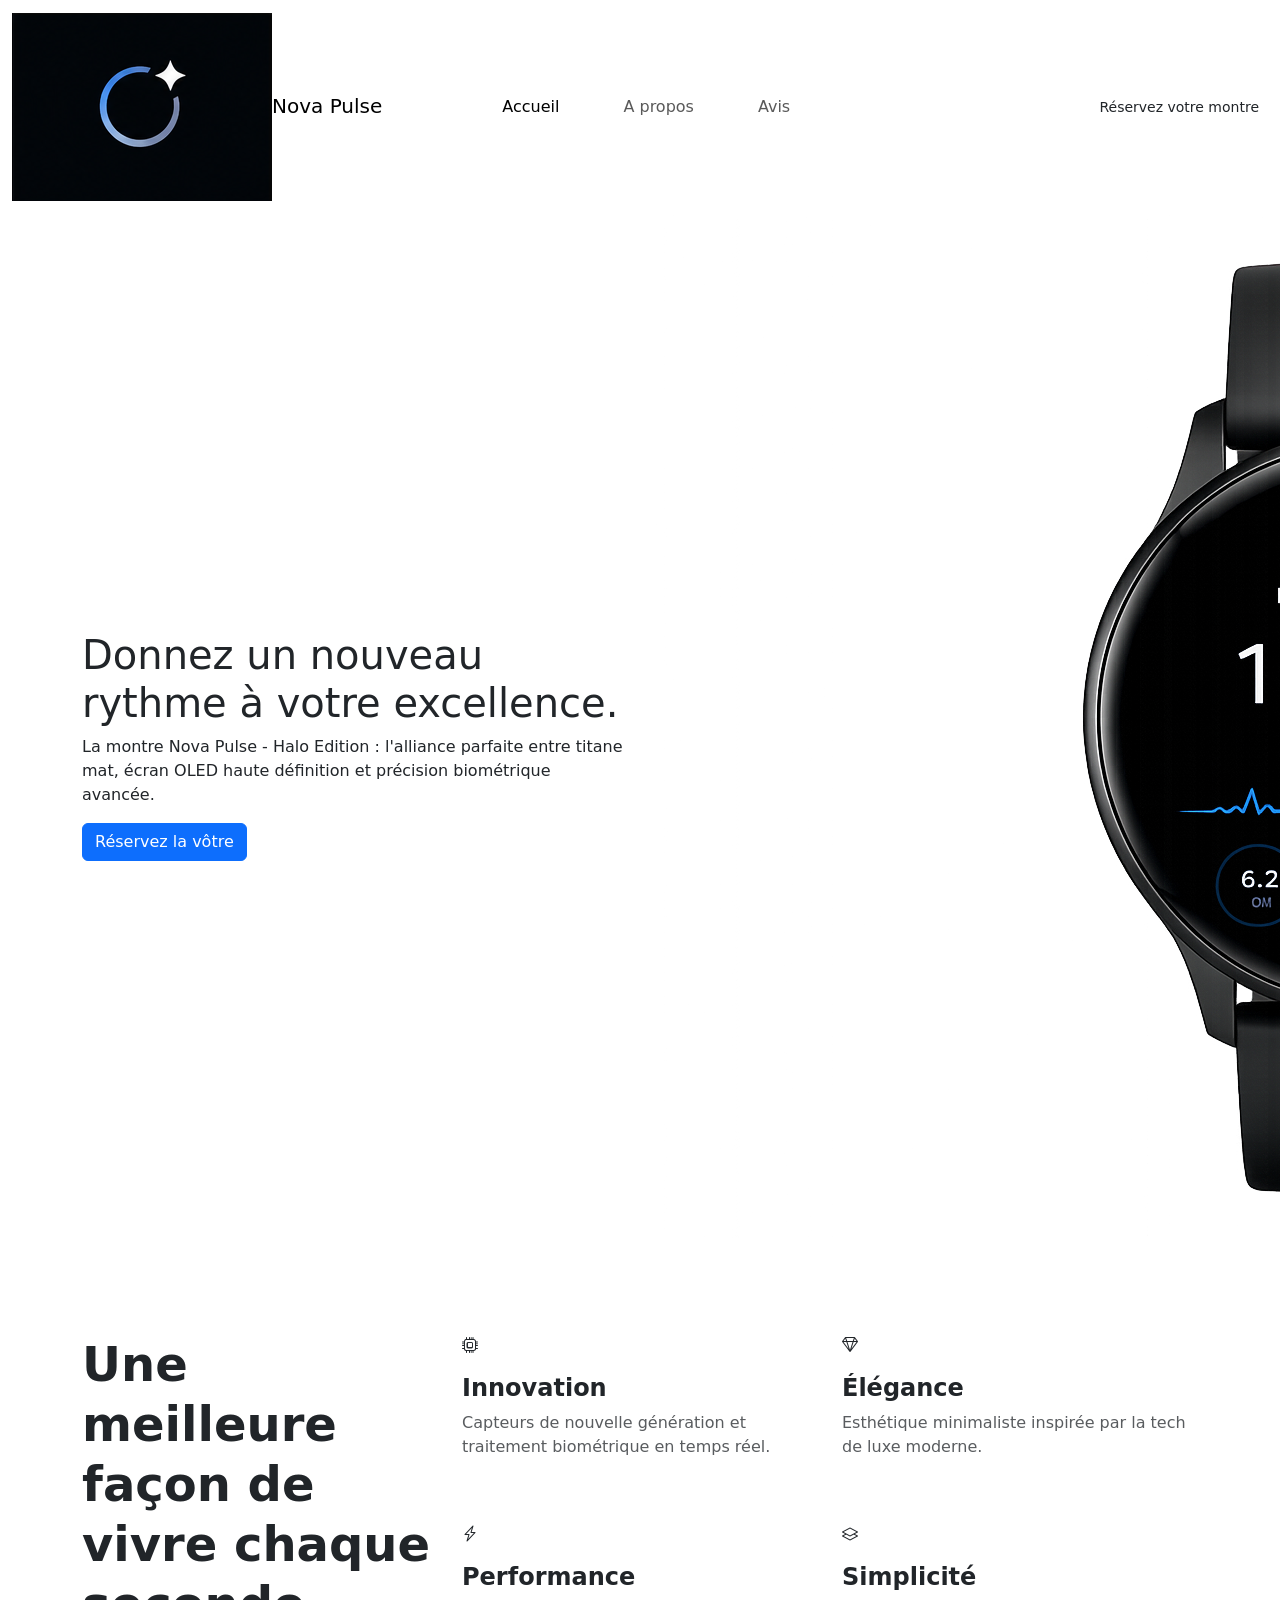
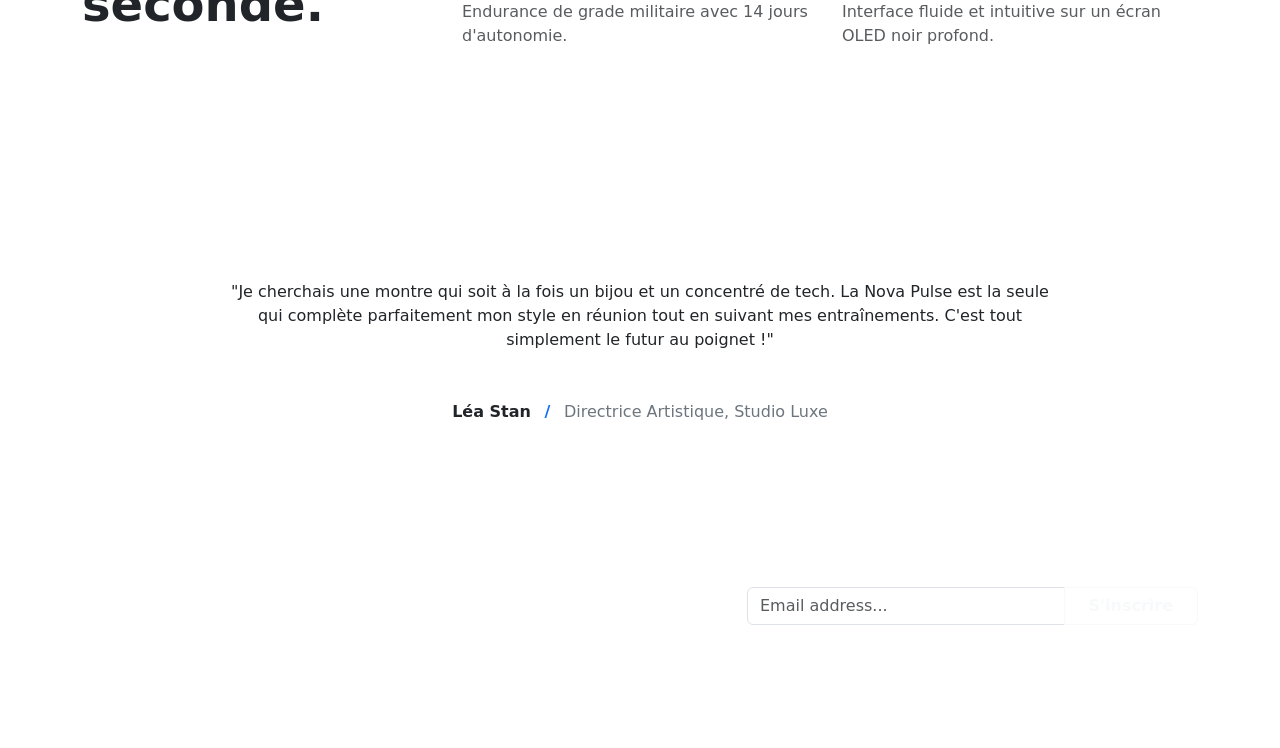
==== index.html @ 07aba3ac "Add files via upload" ====
<!DOCTYPE html>
<html lang="fr">
    <head>
        <meta charset="utf-8" />
        <meta name="viewport" content="width=device-width, initial-scale=1, shrink-to-fit=no" />
        <meta name="description" content="" />
        <meta name="author" content="" />
        <title>Nova Pulse</title>
        <link href="https://cdn.jsdelivr.net/npm/bootstrap@5.3.8/dist/css/bootstrap.min.css" rel="stylesheet" integrity="sha384-sRIl4kxILFvY47J16cr9ZwB07vP4J8+LH7qKQnuqkuIAvNWLzeN8tE5YBujZqJLB" crossorigin="anonymous">
        <link href="https://cdn.jsdelivr.net/npm/bootstrap-icons@1.5.0/font/bootstrap-icons.css" rel="stylesheet" />
        <script src="https://cdn.jsdelivr.net/npm/bootstrap@5.3.3/dist/js/bootstrap.bundle.min.js"></script>
        <link href="css/style.css" rel="stylesheet" />
    </head>
        <body>
            <nav class="navbar navbar-expand-lg">
                <div class="container-fluid">
                  <a class="navbar-brand pe-5" id="nav" href="index.html"><img src="assets/icône-logo.png" alt="" class="logo-icon">Nova Pulse</a>
                  <button class="navbar-toggler" type="button" data-bs-toggle="collapse" data-bs-target="#navbarNav" aria-controls="navbarNav" aria-expanded="false" aria-label="Toggle navigation">
                    <span class="navbar-toggler-icon"></span>
                  </button>
                  <div class="collapse navbar-collapse" id="navbarNav">
                    <ul class="navbar-nav ps-5">
                      <li class="nav-item pe-5">
                        <a class="nav-link active" aria-current="page" href="index.html">Accueil</a>
                      </li>
                      <li class="nav-item pe-5">
                        <a class="nav-link" href="#apropos">A propos</a>
                      </li>
                      <li class="nav-item pe-5">
                        <a class="nav-link" href="#avis">Avis</a>
                      </li>
                    </ul>
                    <a href="formulaire.html" class="btn btn-sm btn-style ms-auto">
                        Réservez votre montre
                    </a>
                  </div>
                </div>
              </nav>
            <section class="hero-section">
                <div class="container">
                    <div class="row align-items-center">
                        <div class="col-lg-6 mb-5 mb-lg-0">
                            <span class="badge mb-3">Édition Limitée</span>
                            <h1 class="headline">Donnez un nouveau rythme à votre excellence.</h1>
                            <p class="subtext">
                                La montre Nova Pulse - Halo Edition : l'alliance parfaite entre titane mat, écran OLED haute définition et précision biométrique avancée.
                            </p>
                            <a href="formulaire.html" class="btn btn-primary btn-reserve">Réservez la vôtre</a>
                        </div>
                        <div class="col-lg-6 text-center">
                            <img src="assets/montre-face-fond-transp.png" alt="Montre Nova Pulse" class="watch-img">
                        </div>
                    </div>
                </div>
            </section>
            <section class="avantage-section bg-white text-dark py-5" id="apropos">
                <div class="container py-5">
                    <div class="row align-items-start">
                        <div class="col-lg-4 mb-5 mb-lg-0">
                            <h2 class="display-5 fw-bold lh-sm">Une meilleure façon de vivre chaque seconde.</h2>
                        </div>
                        <div class="col-lg-8">
                            <div class="row g-4">
                                <div class="col-md-6 mb-4">
                                    <div class="icon-box mb-3">
                                        <i class="bi bi-cpu"></i> </div>
                                    <h4 class="fw-bold">Innovation</h4>
                                    <p class="text-muted">Capteurs de nouvelle génération et traitement biométrique en temps réel.</p>
                                </div>
                                <div class="col-md-6 mb-4">
                                    <div class="icon-box mb-3">
                                        <i class="bi bi-gem"></i>
                                    </div>
                                    <h4 class="fw-bold">Élégance</h4>
                                    <p class="text-muted">Esthétique minimaliste inspirée par la tech de luxe moderne.</p>
                                </div>
                                <div class="col-md-6 mb-4">
                                    <div class="icon-box mb-3">
                                        <i class="bi bi-lightning-charge"></i>
                                    </div>
                                    <h4 class="fw-bold">Performance</h4>
                                    <p class="text-muted">Endurance de grade militaire avec 14 jours d'autonomie.</p>
                                </div>
            
                                <div class="col-md-6 mb-4">
                                    <div class="icon-box mb-3">
                                        <i class="bi bi-layers"></i>
                                    </div>
                                    <h4 class="fw-bold">Simplicité</h4>
                                    <p class="text-muted">Interface fluide et intuitive sur un écran OLED noir profond.</p>
                                </div>
                            </div>
                        </div>
                    </div>
                </div>
            </section>
            <section class="avis-section text-dark py-5" id="avis">
                <div class="container py-5">
                    <div class="row justify-content-center">
                        <div class="col-lg-9 text-center">
                            <blockquote class="avis-texte mb-5">
                                "Je cherchais une montre qui soit à la fois un bijou et un concentré de tech. La Nova Pulse est la seule qui complète parfaitement mon style en réunion tout en suivant mes entraînements. C'est tout simplement le futur au poignet !"
                            </blockquote>
                            <div class="d-flex align-items-center justify-content-center flex-column flex-md-row">
                                <p class="mb-0 fw-bold signature">
                                    Léa Stan <span class="text-primary mx-2">/</span> <span class="text-secondary fw-normal">Directrice Artistique, Studio Luxe</span>
                                </p>
                            </div>
                        </div>
                    </div>
                </div>
            </section>                
                            <section class="newsletter-section" id="contact">
                                <div class="container">
                                    <div class="row align-items-center py-5">
                                        <div class="col-lg-6 mb-4 mb-lg-0">
                                            <h2 class="fw-bold text-white mb-2">Le futur dans votre boîte mail.</h2>
                                            <p class="mb-0 text-white-50">Recevez les dernières mises à jour et les lancements de produits en exclusivité.</p>
                                        </div>
                                        <div class="col-lg-5 offset-lg-1">
                                            <form>
                                                <div class="input-group newsletter-group mb-2">
                                                    <input type="email" class="form-control" placeholder="Email address..." aria-label="Email address">
                                                    <button class="btn btn-outline-light px-4 fw-bold" type="button">S'inscrire</button>
                                                </div>
                                                <small class="text-white-50">
                                                    Nous nous soucions de la confidentialité et ne partagerons jamais vos données.
                                                </small>
                                            </form>
                                        </div>
                                    </div>
                                </div>
                            </section>
        </body>
        </html>
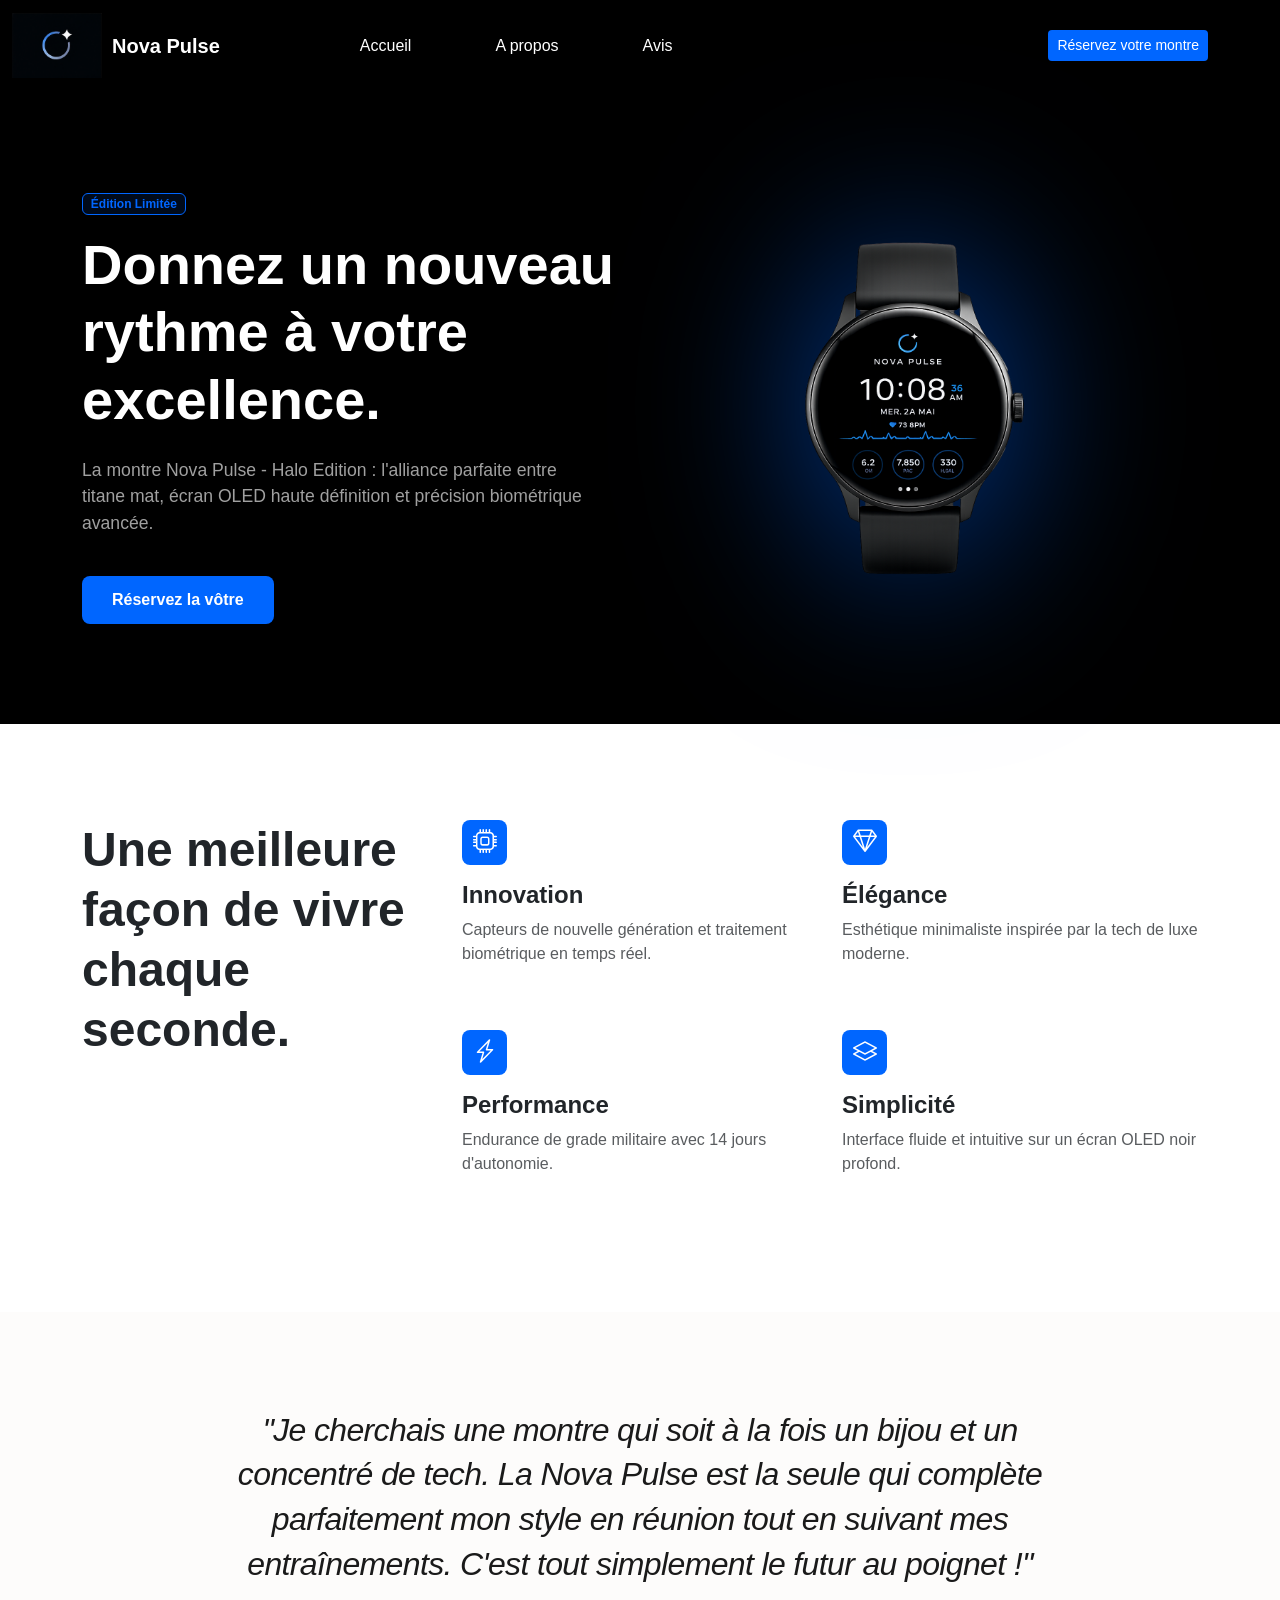
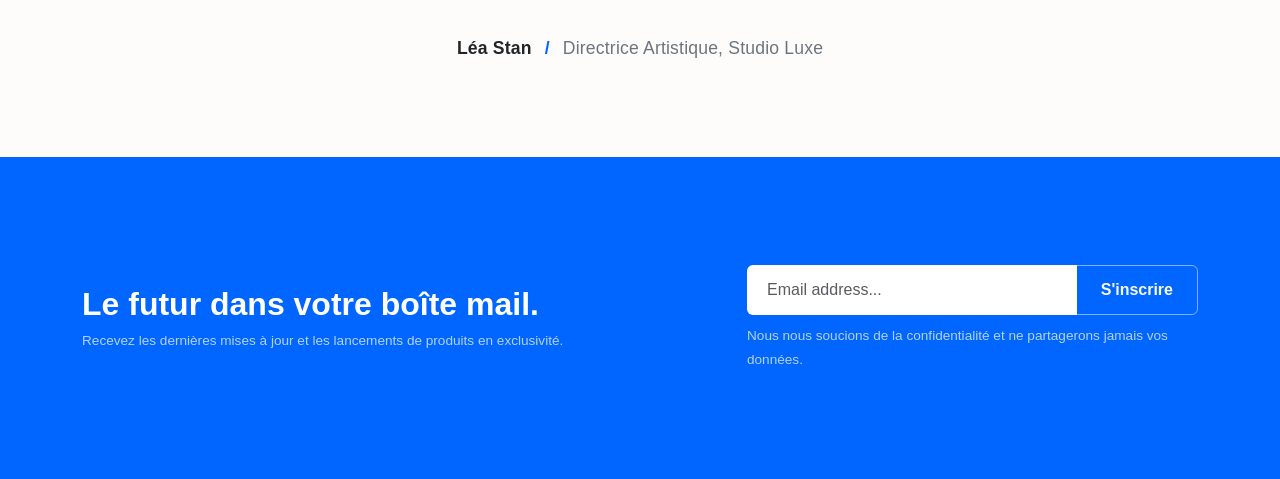
==== commit 617d809d: "Update index.html" ====
--- a/index.html
+++ b/index.html
@@ -9,7 +9,7 @@
         <link href="https://cdn.jsdelivr.net/npm/bootstrap@5.3.8/dist/css/bootstrap.min.css" rel="stylesheet" integrity="sha384-sRIl4kxILFvY47J16cr9ZwB07vP4J8+LH7qKQnuqkuIAvNWLzeN8tE5YBujZqJLB" crossorigin="anonymous">
         <link href="https://cdn.jsdelivr.net/npm/bootstrap-icons@1.5.0/font/bootstrap-icons.css" rel="stylesheet" />
         <script src="https://cdn.jsdelivr.net/npm/bootstrap@5.3.3/dist/js/bootstrap.bundle.min.js"></script>
-        <link href="css/style.css" rel="stylesheet" />
+        <link href="./style.css" rel="stylesheet" />
     </head>
         <body>
             <nav class="navbar navbar-expand-lg">
@@ -132,4 +132,4 @@
                                 </div>
                             </section>
         </body>
-        </html>+        </html>
--- a/style.css
+++ b/style.css
@@ -0,0 +1,192 @@
+body {
+    background-color: black; 
+    color: white;
+    font-family: 'Inter', sans-serif;
+}
+
+.navbar-brand {
+    font-weight: bold;
+    display: flex;
+    align-items: center;
+    background-color: rgb(0, 0, 0);
+    color:white; 
+}
+
+.navbar-brand:hover{
+    color:#0066FF;
+}
+
+.nav-link {
+    color: white !important;
+    margin-left: 20px;
+}
+
+.nav-link:hover {
+    color: #0066FF !important;
+}
+
+.btn-style{
+    background-color: #0066FF;
+    color: white;
+    transition: all 0.3s ease;
+    margin-right: 60px;
+}
+
+.btn-style:hover {
+    background-color: #0056b3;
+    color: white;
+}
+
+.logo-icon {
+    width: 90px;
+    height: auto;
+    margin-right: 10px;
+    position: relative;
+}
+
+.hero-section {
+    padding: 100px 0;
+}
+
+.headline {
+    font-size: 3.5rem;
+    font-weight: 800;
+    line-height: 1.2;
+    margin-bottom: 1.5rem;
+}
+
+.subtext {
+    color: #a0a0a0;
+    font-size: 1.1rem;
+    max-width: 500px;
+    margin-bottom: 2.5rem;
+}
+
+.btn-reserve {
+    background-color: #0066FF;
+    border: none;
+    padding: 12px 30px;
+    font-weight: 600;
+    border-radius: 8px;
+    transition: transform 0.2s;
+}
+
+.btn-reserve:hover {
+    background-color: #0056b3;
+    transform: translateY(-2px);
+}
+
+.watch-img {
+    max-width: 100%;
+    height: auto;
+    filter: drop-shadow(0px 0px 90px rgba(0, 102, 255, 0.6))
+}
+
+.icon-box {
+    width: 45px;
+    height: 45px;
+    background-color: #0066FF; 
+    color: white;
+    border-radius: 8px;
+    display: flex;
+    align-items: center;
+    justify-content: center;
+    font-size: 1.5rem;
+}
+
+.avis-section{
+    background-color: #FDFCFB;
+}
+
+.avis-texte{
+    font-size: 2rem; 
+    font-style: italic;
+    font-weight: 500;
+    line-height: 1.4;
+    letter-spacing: -0.02em;
+    color: #1a1a1a;
+}
+
+.signature {
+    font-size: 1.1rem;
+    letter-spacing: 0.01em;
+}
+
+.newsletter-section {
+    background-color: #0066FF; 
+    border-radius: 0; 
+    padding: 60px 0;
+}
+
+.newsletter-group .form-control {
+    background: white;
+    border: none;
+    padding: 12px 20px;
+    height: 50px;
+}
+
+.newsletter-group .btn {
+    border: 1px solid rgba(255, 255, 255, 0.5);
+    background-color: transparent;
+    height: 50px;
+    transition: all 0.3s ease;
+}
+
+.newsletter-group .btn:hover {
+    background-color: white;
+    color: #3b82f6;
+}
+
+.text-white-50 {
+    color: rgba(255, 255, 255, 0.7) !important;
+    font-size: 0.85rem;
+}
+
+.btn-reserve-submit {
+    background-color: #0066FF;
+    border: none;
+    color: white;
+    border-radius: 10px;
+    transition: all 0.3s ease;
+    text-transform: uppercase;
+    letter-spacing: 1px;
+}
+
+.btn-reserve-submit:hover {
+    background-color: #0052cc;
+    transform: translateY(-2px);
+    box-shadow: 0 10px 20px rgba(0, 102, 255, 0.3);
+    color: white;
+}
+
+.text-primary {
+    color: #0066FF !important;
+}
+
+.info-paiement {
+    color: grey;
+}
+
+.back-link {
+    margin-left: 80px;
+    margin-top: 30px;
+    transition: all 0.3s ease;
+    font-size: 0.9rem;
+}
+
+.back-link:hover {
+    color: #0066FF !important;
+    transform: translateX(-5px);
+}
+
+.badge {
+    background-color: rgba(0, 102, 255, 0.1); 
+    color: #0066FF; 
+    border: 1px solid #0066FF;
+}
+
+.card {
+    background-color: #121417; 
+    border-radius: 20px; 
+    box-shadow: 0 20px 60px rgba(0,0,0,0.4);
+}
